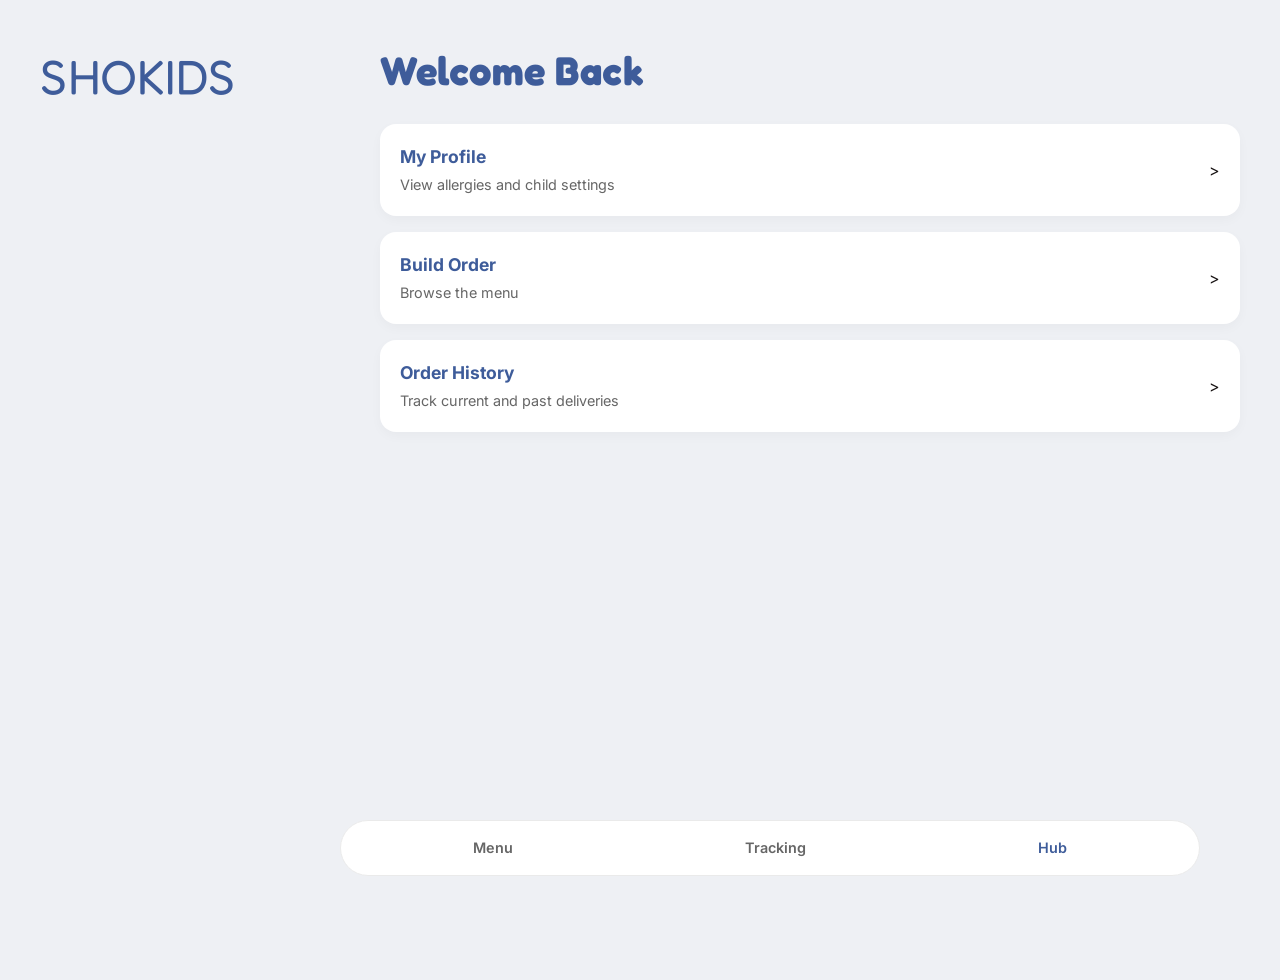
==== dashboard.html @ 90c455b5 "ShoKids beta" ====
<!DOCTYPE html>
<html lang="en">

<head>
    <meta charset="UTF-8">
    <meta name="viewport" content="width=device-width, initial-scale=1.0">
    <title>shokids | Dashboard</title>
    <link rel="stylesheet" href="css/styles.css">
</head>

<body>
    <div class="layout-wrapper">
        <div class="sidebar">
            <div class="logo">SHOKIDS</div>
        </div>

        <div class="main-content">
            <h1 style="font-size: 2.5rem; margin-bottom: 24px; color: var(--brand-blue);">Welcome Back</h1>

            <div class="settings-list">
                <a href="profile.html" class="settings-item">
                    <div class="settings-info">
                        <h4 style="color: var(--brand-blue);">My Profile</h4>
                        <p>View allergies and child settings</p>
                    </div>
                    <span class="arrow">></span>
                </a>

                <a href="menu.html" class="settings-item">
                    <div class="settings-info">
                        <h4 style="color: var(--brand-blue);">Build Order</h4>
                        <p>Browse the menu</p>
                    </div>
                    <span class="arrow">></span>
                </a>

                <a href="tracking.html" class="settings-item">
                    <div class="settings-info">
                        <h4 style="color: var(--brand-blue);">Order History</h4>
                        <p>Track current and past deliveries</p>
                    </div>
                    <span class="arrow">></span>
                </a>
            </div>
        </div>
    </div>

    <div class="bottom-nav">
        <a href="menu.html" class="nav-link">Menu</a>
        <a href="tracking.html" class="nav-link">Tracking</a>
        <a href="dashboard.html" class="nav-link active">Hub</a>
    </div>
</body>

</html>
---- css/styles.css ----
@import url('https://fonts.googleapis.com/css2?family=Fredoka+One&family=Inter:wght@400;600;700&display=swap');

:root {
    --brand-pink: #FA6B9B;
    --brand-blue: #3E5C9A;
    --bg-main: #EEF0F4;
    --bg-card: #FFFFFF;
    --text-main: #191414;
    --text-muted: #666666;
}

* {
    box-sizing: border-box;
    margin: 0;
    padding: 0;
}

body {
    font-family: 'Inter', sans-serif;
    background-color: var(--bg-main);
    color: var(--text-main);
    line-height: 1.5;
    -webkit-font-smoothing: antialiased;
    padding-bottom: 80px;
}

h1,
h2,
h3,
.logo {
    font-family: 'Fredoka One', cursive;
    letter-spacing: 0.5px;
}

.logo {
    font-size: 3rem;
    color: var(--brand-blue);
}

.layout-wrapper {
    display: flex;
    flex-direction: column;
    min-height: 100vh;
}

.main-content {
    flex: 1;
    padding: 24px;
}

.btn {
    display: inline-block;
    width: 100%;
    padding: 16px 32px;
    border: none;
    border-radius: 500px;
    background-color: var(--brand-blue);
    color: #ffffff;
    font-family: 'Inter', sans-serif;
    font-size: 1rem;
    font-weight: 700;
    text-align: center;
    text-decoration: none;
    cursor: pointer;
    transition: transform 0.1s;
}

.btn:active {
    transform: scale(0.96);
}

.btn-pink {
    background-color: var(--brand-pink);
    color: white;
}

.btn-outline {
    background-color: transparent;
    color: var(--brand-blue);
    border: 2px solid var(--brand-blue);
}

.btn-danger {
    background-color: transparent;
    color: #e74c3c;
    border: 2px solid #e74c3c;
}

.form-section {
    margin-bottom: 40px;
}

.form-section h3 {
    margin-bottom: 16px;
    font-size: 1.2rem;
}

.grid-select {
    display: grid;
    grid-template-columns: 1fr;
    gap: 12px;
}

.grid-select.multi {
    grid-template-columns: 1fr 1fr;
}

input[type="radio"],
input[type="checkbox"] {
    display: none;
}

.card-label {
    display: flex;
    flex-direction: column;
    padding: 20px;
    border-radius: 12px;
    background: var(--bg-card);
    border: 2px solid transparent;
    cursor: pointer;
    transition: all 0.2s;
}

.card-label span {
    font-weight: 700;
    font-size: 1.1rem;
}

.card-label small {
    color: var(--text-muted);
    font-size: 0.85rem;
    margin-top: 4px;
}

input[type="radio"]:checked+.card-label,
input[type="checkbox"]:checked+.card-label {
    background: var(--brand-pink);
    color: white;
    border-color: var(--brand-pink);
}

input[type="radio"]:checked+.card-label small,
input[type="checkbox"]:checked+.card-label small {
    color: #ffe6f0;
}

.search-bar {
    width: 100%;
    padding: 16px 20px;
    border-radius: 500px;
    border: none;
    background: var(--bg-card);
    font-family: 'Inter', sans-serif;
    font-size: 1rem;
    margin-bottom: 24px;
    outline: none;
    box-shadow: 0 4px 12px rgba(0, 0, 0, 0.03);
}

.search-bar:focus {
    box-shadow: 0 0 0 2px var(--brand-blue);
}

.shop-grid {
    display: grid;
    grid-template-columns: 1fr 1fr;
    gap: 16px;
    padding-bottom: 100px;
}

.meal-card {
    display: flex;
    flex-direction: column;
    cursor: pointer;
    background: var(--bg-card);
    border-radius: 16px;
    padding: 12px;
    box-shadow: 0 4px 12px rgba(0, 0, 0, 0.03);
}

.meal-art {
    width: 100%;
    aspect-ratio: 1;
    border-radius: 12px;
    margin-bottom: 12px;
}

.meal-info h4 {
    font-family: 'Inter', sans-serif;
    font-size: 1rem;
    font-weight: 600;
    margin-bottom: 4px;
    line-height: 1.2;
}

.meal-info p {
    color: var(--brand-blue);
    font-size: 0.9rem;
    font-weight: 700;
    margin-bottom: 12px;
}

.add-btn {
    background: var(--brand-pink);
    color: white;
    border: none;
    border-radius: 500px;
    padding: 8px 16px;
    font-weight: 700;
    cursor: pointer;
    width: 100%;
    z-index: 2;
}

.floating-cart {
    position: fixed;
    bottom: 80px;
    left: 24px;
    right: 24px;
    background: var(--brand-blue);
    color: white;
    padding: 16px 24px;
    display: none;
    justify-content: space-between;
    align-items: center;
    border-radius: 16px;
    z-index: 1000;
    box-shadow: 0 8px 24px rgba(62, 92, 154, 0.4);
}

.floating-cart.active {
    display: flex;
}

.floating-cart .btn {
    width: auto;
    padding: 10px 24px;
    background: var(--brand-pink);
    color: white;
}

.bottom-nav {
    position: fixed;
    bottom: 0;
    left: 0;
    right: 0;
    background: var(--bg-card);
    border-top: 1px solid #eaeaea;
    display: flex;
    justify-content: space-around;
    padding: 16px;
    z-index: 999;
}

.nav-link {
    text-decoration: none;
    color: var(--text-muted);
    font-weight: 600;
    font-size: 0.9rem;
    display: flex;
    flex-direction: column;
    align-items: center;
}

.nav-link.active {
    color: var(--brand-blue);
}

.status-box {
    background: var(--bg-card);
    padding: 24px;
    border-radius: 16px;
    margin-bottom: 24px;
    border-left: 6px solid var(--brand-pink);
    box-shadow: 0 4px 12px rgba(0, 0, 0, 0.03);
}

.empty-state {
    text-align: center;
    padding: 40px 20px;
    color: var(--text-muted);
}

.settings-list {
    display: flex;
    flex-direction: column;
    gap: 16px;
}

.settings-item {
    display: flex;
    justify-content: space-between;
    align-items: center;
    background: var(--bg-card);
    padding: 20px;
    border-radius: 16px;
    text-decoration: none;
    color: var(--text-main);
    transition: transform 0.1s;
    box-shadow: 0 4px 12px rgba(0, 0, 0, 0.03);
}

.settings-item:active {
    transform: scale(0.98);
}

.settings-info h4 {
    font-family: 'Inter', sans-serif;
    font-size: 1.1rem;
    margin-bottom: 4px;
}

.settings-info p {
    color: var(--text-muted);
    font-size: 0.9rem;
}

.modal-overlay {
    position: fixed;
    top: 0;
    left: 0;
    right: 0;
    bottom: 0;
    background: rgba(0, 0, 0, 0.6);
    display: none;
    justify-content: center;
    align-items: flex-end;
    z-index: 2000;
}

.modal-overlay.active {
    display: flex;
}

.modal-content {
    background: var(--bg-main);
    width: 100%;
    max-width: 600px;
    border-top-left-radius: 24px;
    border-top-right-radius: 24px;
    padding: 32px 24px;
    position: relative;
    animation: slideUp 0.3s ease-out;
}

@keyframes slideUp {
    from {
        transform: translateY(100%);
    }

    to {
        transform: translateY(0);
    }
}

.close-modal {
    position: absolute;
    top: 16px;
    right: 24px;
    font-size: 2rem;
    font-weight: bold;
    background: none;
    border: none;
    cursor: pointer;
    color: var(--text-muted);
}

.modal-art-large {
    width: 120px;
    height: 120px;
    border-radius: 16px;
    margin: 0 auto 24px auto;
}

.modal-badge {
    display: inline-block;
    background: var(--brand-pink);
    color: white;
    padding: 4px 12px;
    border-radius: 500px;
    font-size: 0.8rem;
    font-weight: 700;
    margin-bottom: 12px;
}

@media (min-width: 768px) {
    .layout-wrapper {
        flex-direction: row;
        max-width: 1200px;
        margin: 0 auto;
        padding-top: 40px;
        gap: 40px;
    }

    .sidebar {
        width: 300px;
        position: sticky;
        top: 40px;
        height: fit-content;
    }

    .main-content {
        padding: 0;
    }

    .grid-select {
        grid-template-columns: repeat(3, 1fr);
    }

    .grid-select.multi {
        grid-template-columns: repeat(4, 1fr);
    }

    .shop-grid {
        grid-template-columns: repeat(4, 1fr);
    }

    .floating-cart {
        left: 340px;
        max-width: 860px;
        bottom: 100px;
    }

    .bottom-nav {
        left: 340px;
        max-width: 860px;
        bottom: 24px;
        border: 1px solid #eaeaea;
        border-radius: 500px;
    }

    .modal-overlay {
        align-items: center;
    }

    .modal-content {
        border-radius: 24px;
    }
}
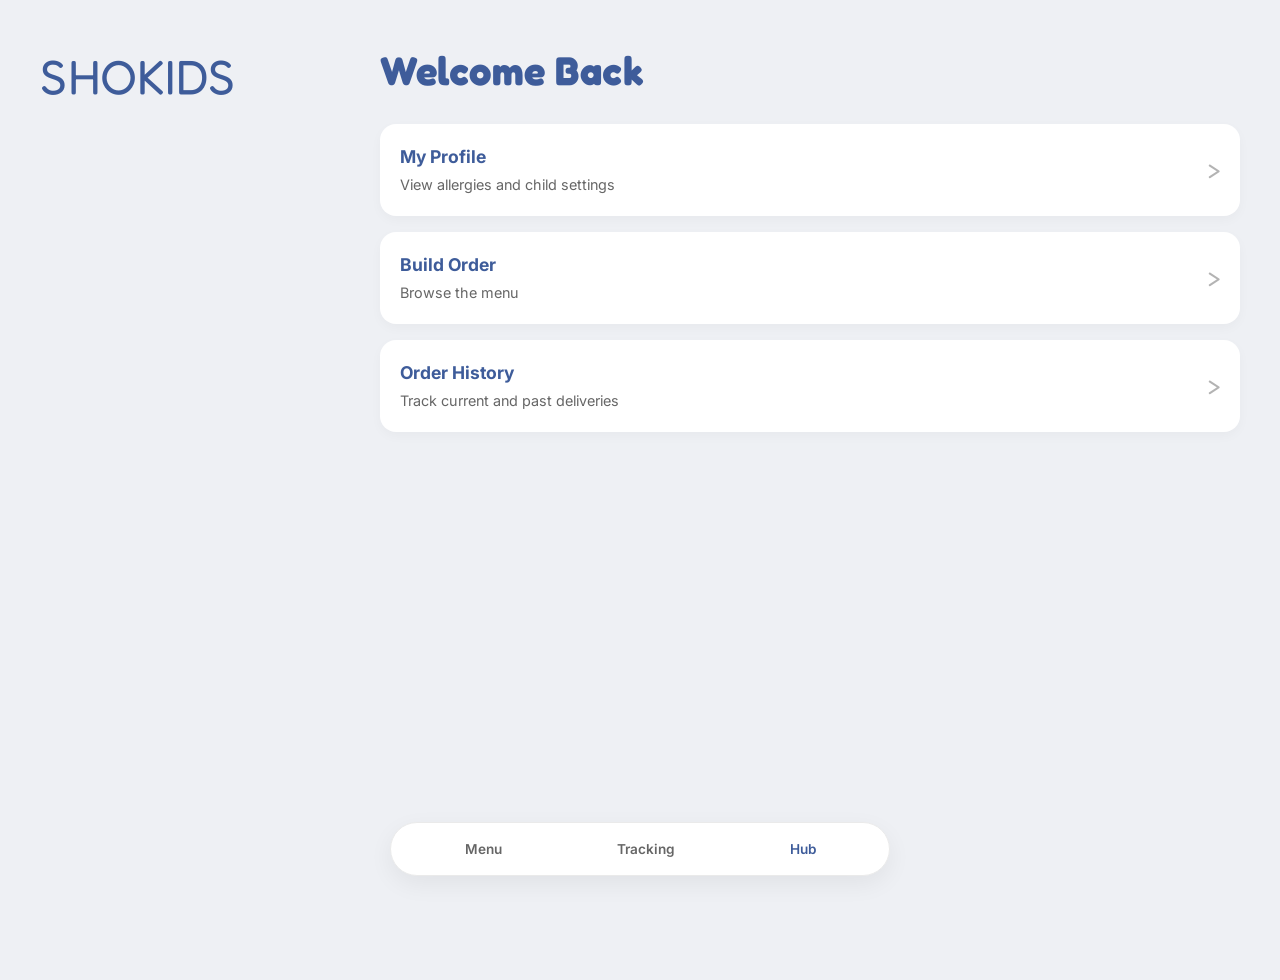
==== commit 5bc4b5cc: "edit" ====
--- a/dashboard.html
+++ b/dashboard.html
@@ -4,7 +4,7 @@
 <head>
     <meta charset="UTF-8">
     <meta name="viewport" content="width=device-width, initial-scale=1.0">
-    <title>shokids | Dashboard</title>
+    <title>SHOKIDS | Dashboard</title>
     <link rel="stylesheet" href="css/styles.css">
 </head>
 
--- a/css/styles.css
+++ b/css/styles.css
@@ -35,6 +35,21 @@
 .logo {
     font-size: 3rem;
     color: var(--brand-blue);
+}
+
+.header-branding {
+    display: flex;
+    align-items: center;
+    justify-content: center;
+    gap: 16px;
+    margin-bottom: 24px;
+    margin-top: 24px;
+}
+
+.mascot-img {
+    width: 80px;
+    height: auto;
+    object-fit: contain;
 }
 
 .layout-wrapper {
@@ -183,6 +198,9 @@
     aspect-ratio: 1;
     border-radius: 12px;
     margin-bottom: 12px;
+    object-fit: cover;
+    display: block;
+    background-color: var(--bg-main);
 }
 
 .meal-info h4 {
@@ -221,8 +239,8 @@
     color: white;
     padding: 16px 24px;
     display: none;
-    justify-content: space-between;
-    align-items: center;
+    flex-direction: column;
+    gap: 12px;
     border-radius: 16px;
     z-index: 1000;
     box-shadow: 0 8px 24px rgba(62, 92, 154, 0.4);
@@ -230,6 +248,13 @@
 
 .floating-cart.active {
     display: flex;
+}
+
+.cart-bottom-row {
+    display: flex;
+    justify-content: space-between;
+    align-items: center;
+    width: 100%;
 }
 
 .floating-cart .btn {
@@ -239,6 +264,25 @@
     color: white;
 }
 
+.discount-banner {
+    display: flex;
+    align-items: center;
+    gap: 10px;
+    background: rgba(255, 255, 255, 0.15);
+    padding: 10px;
+    border-radius: 8px;
+    font-size: 0.85rem;
+    font-weight: 600;
+    cursor: pointer;
+}
+
+.discount-banner input {
+    display: block;
+    width: 18px;
+    height: 18px;
+    cursor: pointer;
+}
+
 .bottom-nav {
     position: fixed;
     bottom: 0;
@@ -256,10 +300,11 @@
     text-decoration: none;
     color: var(--text-muted);
     font-weight: 600;
-    font-size: 0.9rem;
+    font-size: 0.75rem;
     display: flex;
     flex-direction: column;
     align-items: center;
+    text-align: center;
 }
 
 .nav-link.active {
@@ -313,6 +358,12 @@
 .settings-info p {
     color: var(--text-muted);
     font-size: 0.9rem;
+}
+
+.arrow {
+    font-size: 1.5rem;
+    color: #b3b3b3;
+    font-family: 'Fredoka One', cursive;
 }
 
 .modal-overlay {
@@ -370,6 +421,9 @@
     height: 120px;
     border-radius: 16px;
     margin: 0 auto 24px auto;
+    object-fit: cover;
+    display: block;
+    background-color: var(--bg-main);
 }
 
 .modal-badge {
@@ -383,6 +437,25 @@
     margin-bottom: 12px;
 }
 
+.info-card {
+    background: var(--bg-card);
+    padding: 24px;
+    border-radius: 16px;
+    margin-bottom: 20px;
+    box-shadow: 0 4px 12px rgba(0, 0, 0, 0.03);
+}
+
+.info-card h4 {
+    color: var(--brand-blue);
+    font-size: 1.1rem;
+    margin-bottom: 8px;
+}
+
+.info-card p {
+    color: var(--text-muted);
+    font-size: 0.95rem;
+}
+
 @media (min-width: 768px) {
     .layout-wrapper {
         flex-direction: row;
@@ -399,6 +472,11 @@
         height: fit-content;
     }
 
+    .sidebar .header-branding {
+        justify-content: flex-start;
+        margin-top: 0px;
+    }
+
     .main-content {
         padding: 0;
     }
@@ -416,17 +494,26 @@
     }
 
     .floating-cart {
-        left: 340px;
-        max-width: 860px;
-        bottom: 100px;
+        left: 50%;
+        right: auto;
+        transform: translateX(-50%);
+        width: 500px;
+        bottom: 90px;
     }
 
     .bottom-nav {
-        left: 340px;
-        max-width: 860px;
+        left: 50%;
+        right: auto;
+        transform: translateX(-50%);
+        width: 500px;
         bottom: 24px;
         border: 1px solid #eaeaea;
         border-radius: 500px;
+        box-shadow: 0 8px 24px rgba(0, 0, 0, 0.06);
+    }
+
+    .nav-link {
+        font-size: 0.85rem;
     }
 
     .modal-overlay {
